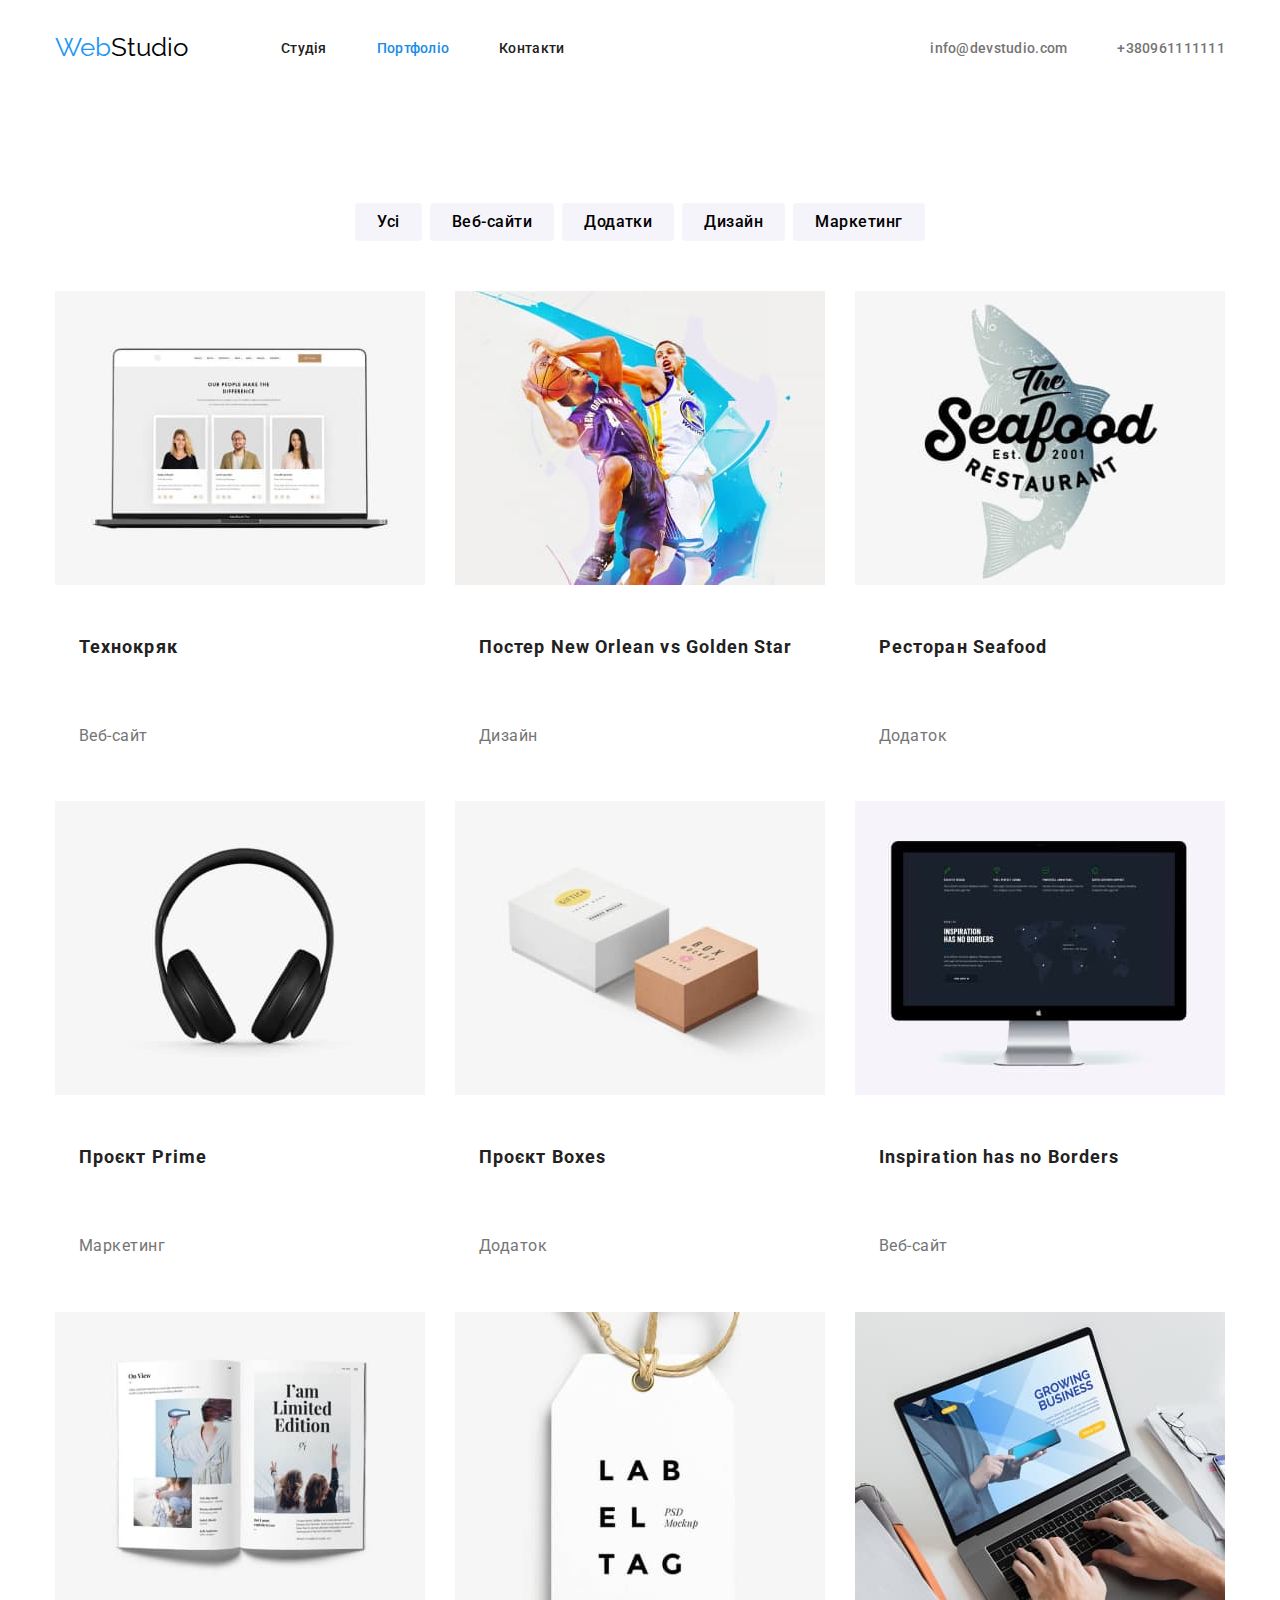
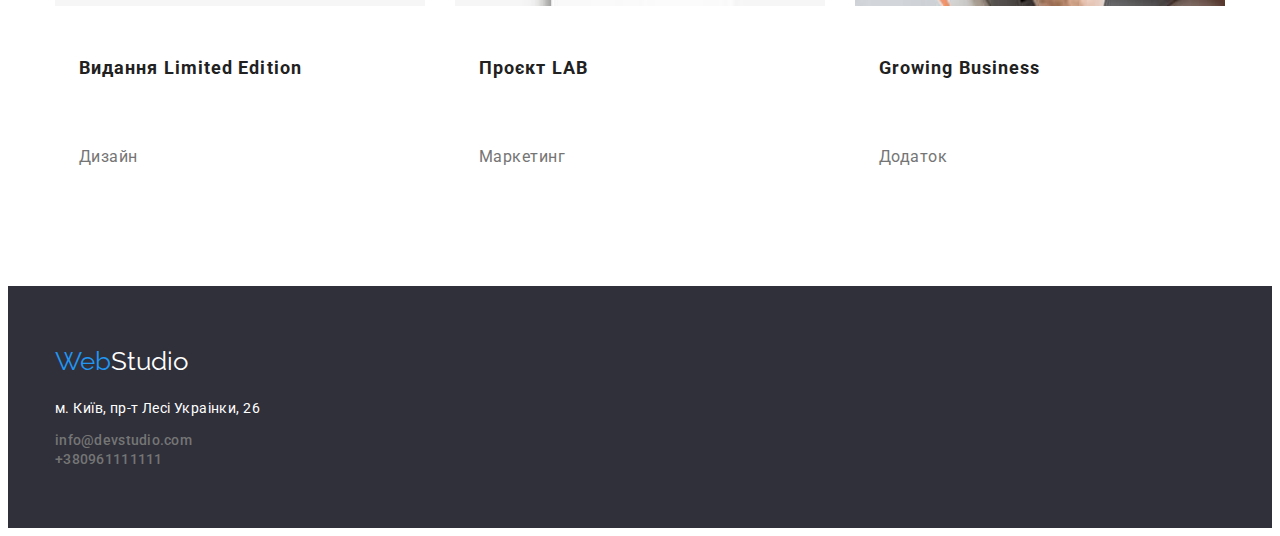
==== portfolio.html @ 24e37d4e "Home work 3" ====
<!DOCTYPE html>
<html lang="uk">
<head>
    <meta charset="UTF-8">
    <meta http-equiv="X-UA-Compatible" content="IE=edge">
    <meta name="viewport" content="width=device-width, initial-scale=1.0">
    <!-- Fonts -->
    <link href="https://fonts.googleapis.com/css2?family=Raleway:wght@700&family=Roboto:wght@400;500;700;900&display=swap" rel="stylesheet">
    <!-- Styles -->
    <link rel="stylesheet" href="https://cdnjs.cloudflare.com/ajax/libs/modern-normalize/1.1.0/modern-normalize.min.css" integrity="sha512-wpPYUAdjBVSE4KJnH1VR1HeZfpl1ub8YT/NKx4PuQ5NmX2tKuGu6U/JRp5y+Y8XG2tV+wKQpNHVUX03MfMFn9Q==" crossorigin="anonymous" referrerpolicy="no-referrer" />
    <link rel="stylesheet" href="./css/styles.css">
    <title>Portfolio</title>
</head>
<body>
    <header class="header">
        <div class="container">
            <div class="header-container">
                <nav class="header-nav">
                    <a class="header-logo link" href="./index.html">Web<span class="header-logo-second">Studio</span></a>
                <ul class="header-menu list">
                    <li><a class="header-link link" href="./index.html">Студія</a></li>
                    <li><a class="header-link current link" href="./portfolio.html">Портфоліо</a></li>
                    <li><a class="header-link link" href="#">Контакти</a></li>
                </ul> 
                </nav>
                <ul class="header-contact list">
                    <li><a class="address-link link" href="mailto:info@devstudio.com">info@devstudio.com</a></li>
                    <li><a class="address-link link" href="tel:+380961111111">+380961111111</a></li>
                </ul>
            </div>
        </div>
    </header>
    <main>
        <section>
            <div class="container">
                <h1 class="visual-hidden">Усі сервіси</h1>
            <div class="container-filter">
                <ul class="filter list">
                    <li><button class="button-filter" type="button">Усі</button></li>
                    <li><button class="button-filter" type="button">Веб-сайти</button></li>
                    <li><button class="button-filter" type="button">Додатки</button></li>
                    <li><button class="button-filter" type="button">Дизайн</button></li>
                    <li><button class="button-filter" type="button">Маркетинг</button></li>
                </ul>
            <ul class="portfolio-gallery list">
                <li class="card-gallery">
                    <a class="link" href="#">
                        <img src="./images/port-techno.jpg" alt="Екран ноута" width="370">
                        <h2 class="projects-titles link">Технокряк</h2>
                        <p class="projects-text">Веб-сайт</p>
                    </a>
                </li>
                <li class="card-gallery">
                    <a class="link" href="#">
                        <img src="./images/port-basket.jpg" alt="Постер баскетбол" width="370">
                        <h2 class="projects-titles ">Постер New Orlean vs Golden Star</h2>
                        <p class="projects-text">Дизайн</p>
                    </a>
                </li>
                <li class="card-gallery">
                    <a class="link" href="#">
                        <img src="./images/port-seafood.jpg" alt="Ресторан" width="370">
                        <h2 class="projects-titles ">Ресторан Seafood</h2>
                        <p class="projects-text">Додаток</p>
                    </a>
                </li>
                <li class="card-gallery">
                    <a class="link" href="#">
                        <img src="./images/port-prime.jpg" alt="Наушники" width="370">
                        <h2 class="projects-titles ">Проєкт Prime</h2>
                        <p class="projects-text">Маркетинг</p>
                    </a>
                </li>
                <li class="card-gallery">
                    <a  class="link" href="#">
                        <img src="./images/port-boxes.jpg" alt="Коробки" width="370">
                        <h2 class="projects-titles link">Проєкт Boxes</h2>
                        <p class="projects-text">Додаток</p>
                    </a>
                </li>
                <li class="card-gallery">
                    <a class="link" href="#">
                        <img src="./images/port-monitor.jpg" alt="Монітор" width="370">
                        <h2 class="projects-titles ">Inspiration has no Borders</h2>
                        <p class="projects-text">Веб-сайт</p>
                    </a>
                </li>
                <li class="card-gallery">
                    <a class="link" href="#">
                        <img src="./images/port-book.jpg" alt="Книжка" width="370">
                        <h2 class="projects-titles link">Видання Limited Edition</h2>
                        <p class="projects-text">Дизайн</p>
                    </a>
                </li>
                <li class="card-gallery">
                    <a class="link" href="#">
                        <img src="./images/port-lab.jpg" alt="проект лаб" width="370">
                        <h2 class="projects-titles ">Проєкт LAB</h2>
                        <p class="projects-text">Маркетинг</p>
                    </a>
                </li>
                <li class="card-gallery">
                    <a class="link" href="#">
                        <img src="./images/port-laptop.jpg" alt="Ноутбук" width="370">
                        <h2 class="projects-titles">Growing Business</h2>
                        <p class="projects-text">Додаток</p>
                    </a>
                </li>
            </ul>
            </div>
            </div>
        </section>
    </main>
    <footer class="footer">
        <div class="container">
            <div class="container-footer">
                <a class="footer-logo link" href="./index.html">Web<span class="footer-logo-second">Studio</span></a>
        <address>
            <ul class="list">
                <li><a class="address-place link" href="https://goo.gl/maps/CPtrU1FHBa2aNyZL9" target="_blank" rel="noopener noreferrer nofollow">м. Київ, пр-т Лесі Украінки, 26</a>  
                </li>
                <li> <a class="address-link link" href="mailto:info@devstudio.com">info@devstudio.com</a></li>
                <li><a class="address-link  link" href="tel:+380961111111">+380961111111</a></li>
            </ul>
        </address>
            </div>
        </div>
    </footer>
</body>
</html>
---- css/styles.css ----
/* font-family: 'Raleway', sans-serif;
font-family: 'Roboto', sans-serif; */
:root {
    --logo-color-main:#2196F3;
    --logo-color-header:#000000;
    --logo-color-footer: #FFFFFF;
    --background-footer-color: #2F303A;
    --primary-text-color: #212121;
    --primary-address-color: #757575;
    --section-color-background:#F5F4FA;
    --hero-button-hover: #188CE8;
}



*{
    box-sizing: border-box;
}
body {
    font-family: Roboto,sans-serif;
}
.button {
    cursor: pointer;
}
.link {
    text-decoration: none;
}
.list {
    margin: 0;
    padding: 0;
    list-style-type: none;
}
/* Header */
.header {
    padding: 24px 0 30px 0;
}
.header-logo {
    color: var(--logo-color-main);
    font-family: 'Raleway',sans-serif;
    font-size: 26px;
    line-height: 1.2;
}
.header-logo-second {
    color: var(--logo-color-header);
}
.container {
    max-width: 1200px;
    margin: 0 auto;
    padding: 0 15px;
}
.header-container {
    display: flex;
    align-items: center;
    justify-content: space-between;
}
.header-nav {
    display: flex;
    flex-grow: 1;
    justify-content: start;
    align-items: center;
    gap: 93px;
}
.header-menu {
    display: flex;
    align-items:center;
    gap: 50px;
}
.header-contact {
    display: flex;
    align-items: center;
    gap: 50px;
}
.header-link {
    color: var(--primary-text-color);
    font-weight: 500;
    font-size: 14px;
    line-height: 1.1;
    letter-spacing: 0.02em;
}
.header-link:hover, .header-link:focus {
    color: var(--logo-color-main);
}
.address-link {
    display: inline-block;
    margin-bottom: 9px;
    color: var(--primary-address-color);
    font-weight: 500;
    font-size: 14px;
    line-height: 1.1;
    letter-spacing: 0.02em;
    font-style: normal;
}
.address-link:last-child {
    margin-bottom: 0;
}
.address-link:hover, .address-link:focus {
    color: var(--logo-color-main);
}

.footer {
    background-color: var(--background-footer-color);
}
.container-footer {
    padding: 60px 0;
}
.footer-logo {
    display: inline-block;
    margin-bottom: 20px;
    color: var(--logo-color-main);
    font-family: 'Raleway';
    font-size: 26px;
    line-height: 1.2;
}
.footer-logo-second {
    color: var(--logo-color-footer);
}
.address-place {
    display: inline-block;
    margin-bottom: 9px;
    color: var(--logo-color-footer);
    font-size: 14px;
    line-height: 1.7;
    letter-spacing: 0.03em;
    font-style: normal;
}
.address-place:hover, .address-place:focus {
    color: var(--logo-color-main);
}
.main-section-primary {
    background-color: var(--background-footer-color);
    text-align: center;
    text-transform: uppercase;
}
h1 {
    color: var(--logo-color-footer);
    font-family: 'Roboto';
    font-weight: 900;
    font-size: 44px;
    line-height: 1.4;
    margin-top: 0;
    margin-bottom: 30px;
}
.hero-wrap {
    max-width: 696px;
    margin-left: auto;
    margin-right: auto;
}
.hero-button {
    background-color: var(--logo-color-main);
    color: var(--logo-color-footer);
    font-weight: 700;
    font-size: 16px;
    line-height: 1.9;
    text-align: center;
    letter-spacing: 0.06em;
    cursor: pointer;
}
.hero-button:hover, .hero-button:focus {
    background-color: var(--hero-button-hover) ;
    box-shadow: 0px 4px 4px rgba(0, 0, 0, 0.15);
    border-radius: 4px;
}
/* .button {
    background-color: var(--logo-color-main);
    color: var(--logo-color-footer);
    font-weight: 700;
    font-size: 16px;
    line-height: 1.9;
    text-align: center;
    letter-spacing: 0.06em;
    cursor: pointer;
} */
.visual-hidden {
    position: absolute;
    width: 1px;
    height: 1px;
    margin: -1px;
    border: 0;
    padding: 0;
    white-space: nowrap;
    clip-path: inset(100%);
    clip: rect(0 0 0 0);
    overflow: hidden;
}
.benefits {
    display: flex;
    gap: 30px;
}
.container-benefits {
    padding: 89px 0 94px 0;
}
.subtitle {
    margin: 0 0 10px 0;
    color: var(--primary-text-color);
    font-weight: 700;
    font-size: 14px;
    line-height: 1.1;
    letter-spacing: 0.03em;
    text-transform: uppercase;
}
.subtext {
    margin: 0 auto;
    color:var(--primary-address-color);
    font-size: 14px;
    line-height: 1.7;
    letter-spacing: 0.03em;
}
.service {
    display: flex;
    gap: 30px;
    padding-bottom: 94px;
}
.team-section {
    padding: 94px 0;
    background-color: var(--section-color-background);
}
.section-title {
    margin: 0 0 50px 0;
    font-weight: 700;
    font-size: 36px;
    line-height: 1.2;
    text-align: center;
    letter-spacing: 0.03em
}
.img-team {
    display: block; 
}
.team-card {
    box-shadow: 0px 1px 3px rgba(0, 0, 0, 0.12), 0px 1px 1px rgba(0, 0, 0, 0.14), 0px 2px 1px rgba(0, 0, 0, 0.2);
    border-radius: 0px 0px 4px 4px;
}
.our-team {
    display: flex;
    gap: 30px;
}
.team-group {
    padding: 30px;
    background-color: var(--logo-color-footer);
}
.team-name {
    margin: 0 0 10px 0;
    font-weight: 500;
    font-size: 16px;
    line-height: 1.2;
    text-align: center;
    letter-spacing: 0.03em
}
.team-text {
    margin: 0 auto;
    color: var(--primary-address-color);
    font-size: 16px;
    line-height: 1.2;
    text-align: center;
    letter-spacing: 0.03em;
}
/* Портфоліо */
.header-link.current {
    color: var(--hero-button-hover);
}
.container-filter {
    padding:110px 0 94px 0;

}
.filter {
    margin-bottom: 50px;
    display: flex;
    justify-content: center;
    gap: 8px;
}
.button-filter {
    padding: 6px 22px;
    background-color:  var(--section-color-background);
    border-radius: 4px;
    border: none;
    cursor: pointer;
    font-weight: 500;
    font-size: 16px;
    line-height: 1.6;
    text-align: center;
    letter-spacing: 0.03em;
    font-family: inherit;
}
.button-filter:hover, .button-filter:focus {
    color: var(--logo-color-footer);
    background-color: var(--logo-color-main);
}
.card-gallery {
    border: px solid #EEEEEE;
}
.portfolio-gallery {
    flex-wrap: wrap;
    display: flex;
    gap: 30px;
}
.projects-titles {
    padding: 20px 24px;
    margin-top: 20px;
    margin-bottom: 0;
    color: var(--primary-text-color);
    font-weight: 700;
    font-size: 18px;
    line-height: 2;
    letter-spacing: 0.06em
}
.projects-text {
    margin-bottom: 4px;
    margin-bottom: 0;
    padding: 20px 24px;
    color: var(--primary-address-color);
    font-size: 16px;
    line-height: 1.9;
    letter-spacing: 0.03em;
}
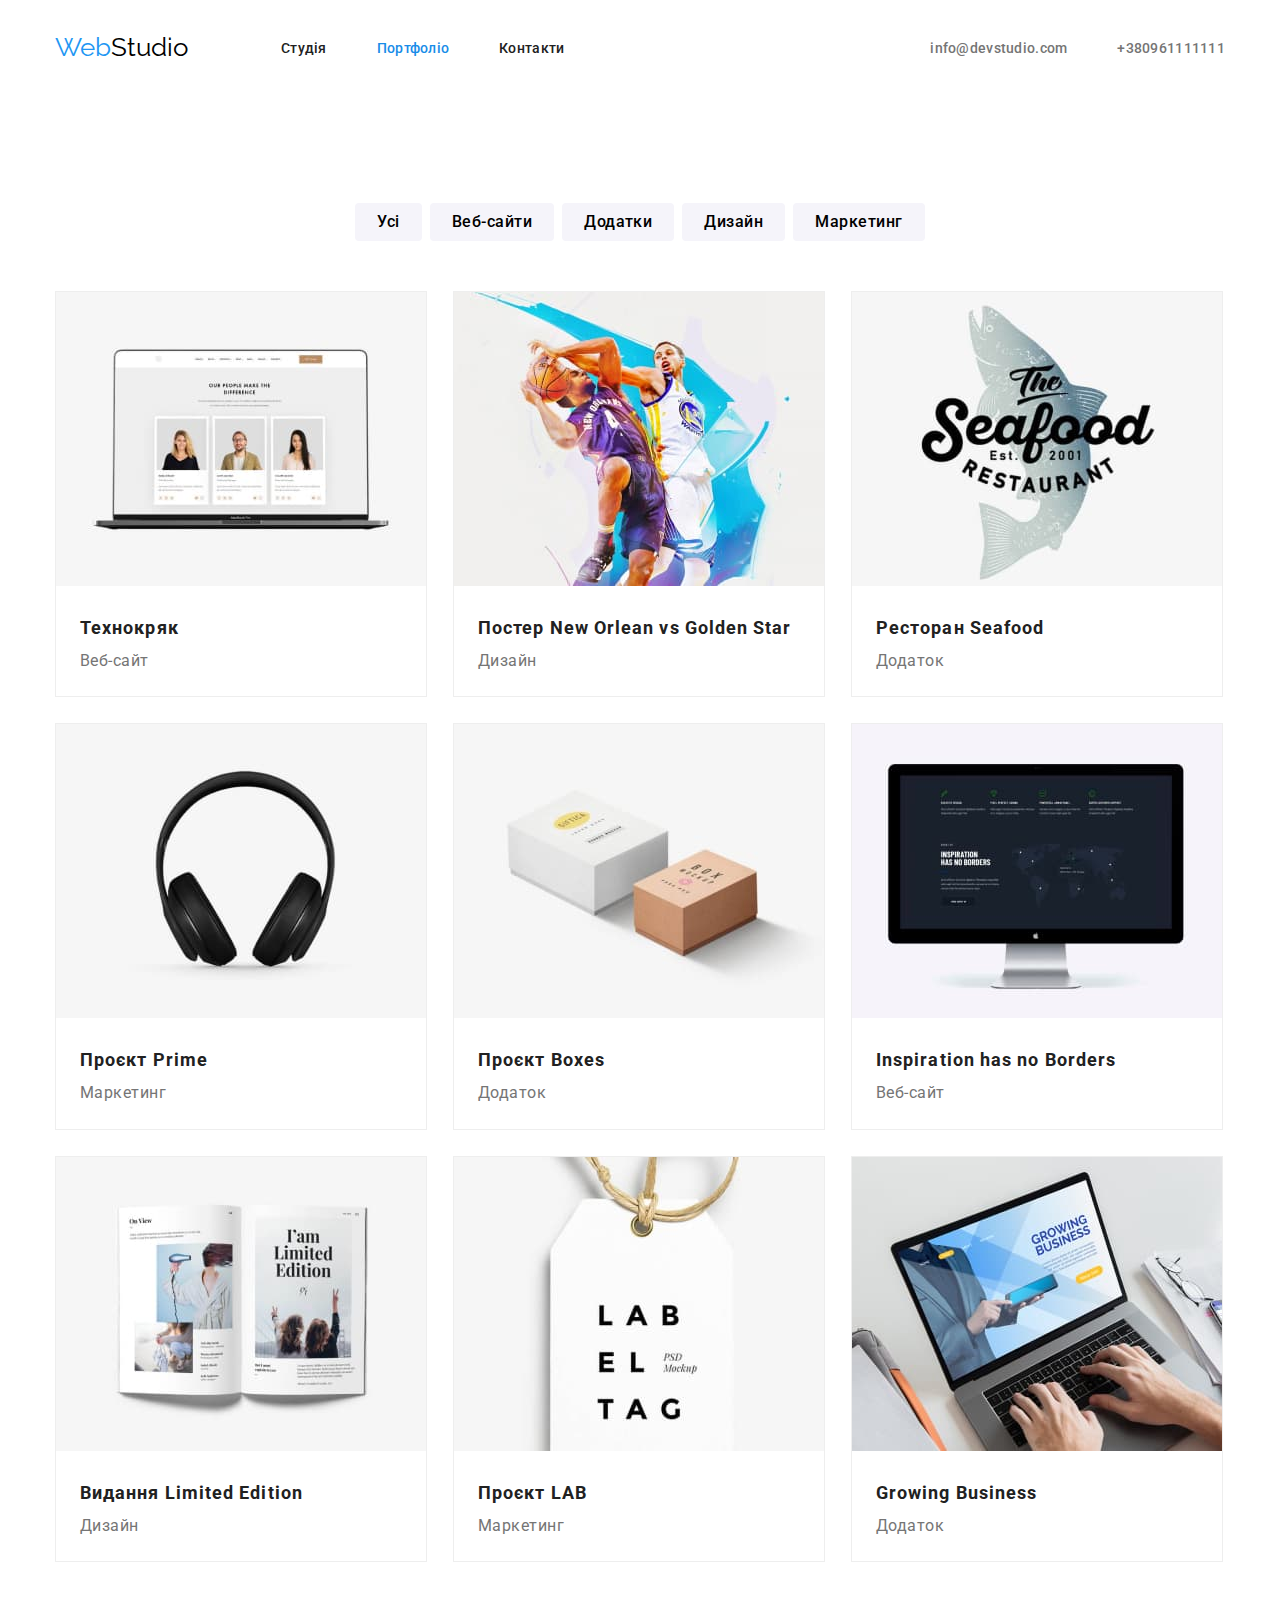
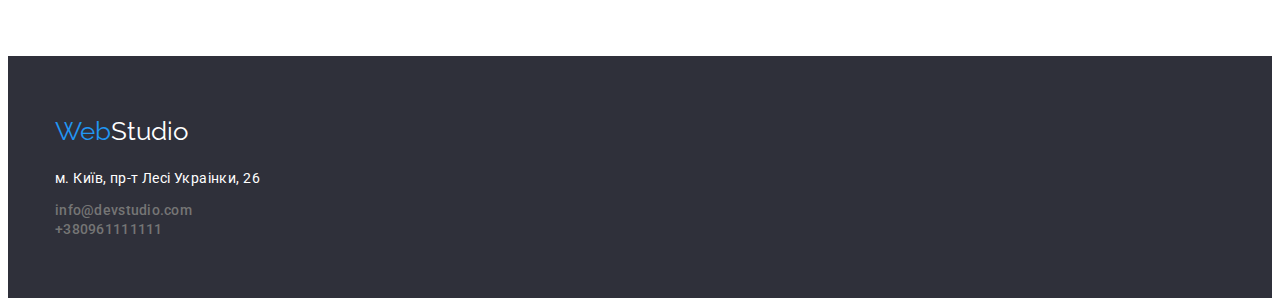
==== commit 7ec03488: "added border" ====
--- a/portfolio.html
+++ b/portfolio.html
@@ -46,64 +46,82 @@
                 <li class="card-gallery">
                     <a class="link" href="#">
                         <img src="./images/port-techno.jpg" alt="Екран ноута" width="370">
-                        <h2 class="projects-titles link">Технокряк</h2>
-                        <p class="projects-text">Веб-сайт</p>
+                        <div class="title-gallery">
+                            <h2 class="projects-titles link">Технокряк</h2>
+                            <p class="projects-text">Веб-сайт</p>
+                        </div>
                     </a>
                 </li>
                 <li class="card-gallery">
                     <a class="link" href="#">
                         <img src="./images/port-basket.jpg" alt="Постер баскетбол" width="370">
-                        <h2 class="projects-titles ">Постер New Orlean vs Golden Star</h2>
-                        <p class="projects-text">Дизайн</p>
+                        <div class="title-gallery">
+                            <h2 class="projects-titles ">Постер New Orlean vs Golden Star</h2>
+                            <p class="projects-text">Дизайн</p>
+                        </div>
                     </a>
                 </li>
                 <li class="card-gallery">
                     <a class="link" href="#">
                         <img src="./images/port-seafood.jpg" alt="Ресторан" width="370">
-                        <h2 class="projects-titles ">Ресторан Seafood</h2>
-                        <p class="projects-text">Додаток</p>
+                        <div class="title-gallery">
+                            <h2 class="projects-titles ">Ресторан Seafood</h2>
+                            <p class="projects-text">Додаток</p>
+                        </div>
                     </a>
                 </li>
                 <li class="card-gallery">
                     <a class="link" href="#">
                         <img src="./images/port-prime.jpg" alt="Наушники" width="370">
-                        <h2 class="projects-titles ">Проєкт Prime</h2>
-                        <p class="projects-text">Маркетинг</p>
+                        <div class="title-gallery">
+                            <h2 class="projects-titles ">Проєкт Prime</h2>
+                            <p class="projects-text">Маркетинг</p>
+                        </div>
                     </a>
                 </li>
                 <li class="card-gallery">
                     <a  class="link" href="#">
                         <img src="./images/port-boxes.jpg" alt="Коробки" width="370">
-                        <h2 class="projects-titles link">Проєкт Boxes</h2>
-                        <p class="projects-text">Додаток</p>
+                        <div class="title-gallery">
+                            <h2 class="projects-titles link">Проєкт Boxes</h2>
+                            <p class="projects-text">Додаток</p>
+                        </div>
                     </a>
                 </li>
                 <li class="card-gallery">
                     <a class="link" href="#">
                         <img src="./images/port-monitor.jpg" alt="Монітор" width="370">
-                        <h2 class="projects-titles ">Inspiration has no Borders</h2>
-                        <p class="projects-text">Веб-сайт</p>
+                        <div class="title-gallery">
+                            <h2 class="projects-titles ">Inspiration has no Borders</h2>
+                            <p class="projects-text">Веб-сайт</p>
+                        </div>
                     </a>
                 </li>
                 <li class="card-gallery">
                     <a class="link" href="#">
                         <img src="./images/port-book.jpg" alt="Книжка" width="370">
-                        <h2 class="projects-titles link">Видання Limited Edition</h2>
-                        <p class="projects-text">Дизайн</p>
+                        <div class="title-gallery">
+                            <h2 class="projects-titles link">Видання Limited Edition</h2>
+                            <p class="projects-text">Дизайн</p>
+                        </div>
                     </a>
                 </li>
                 <li class="card-gallery">
                     <a class="link" href="#">
                         <img src="./images/port-lab.jpg" alt="проект лаб" width="370">
-                        <h2 class="projects-titles ">Проєкт LAB</h2>
-                        <p class="projects-text">Маркетинг</p>
+                        <div class="title-gallery">
+                            <h2 class="projects-titles ">Проєкт LAB</h2>
+                            <p class="projects-text">Маркетинг</p>
+                        </div>
                     </a>
                 </li>
                 <li class="card-gallery">
                     <a class="link" href="#">
                         <img src="./images/port-laptop.jpg" alt="Ноутбук" width="370">
-                        <h2 class="projects-titles">Growing Business</h2>
-                        <p class="projects-text">Додаток</p>
+                        <div class="title-gallery">
+                            <h2 class="projects-titles">Growing Business</h2>
+                            <p class="projects-text">Додаток</p>
+                        </div>
                     </a>
                 </li>
             </ul>
--- a/css/styles.css
+++ b/css/styles.css
@@ -285,17 +285,18 @@
     background-color: var(--logo-color-main);
 }
 .card-gallery {
-    border: px solid #EEEEEE;
+    border: 1px solid #EEEEEE;
+}
+.title-gallery {
+    padding: 20px 24px;
 }
 .portfolio-gallery {
     flex-wrap: wrap;
     display: flex;
-    gap: 30px;
+    gap: 26px;
 }
 .projects-titles {
-    padding: 20px 24px;
-    margin-top: 20px;
-    margin-bottom: 0;
+    margin: 0 auto;
     color: var(--primary-text-color);
     font-weight: 700;
     font-size: 18px;
@@ -303,9 +304,7 @@
     letter-spacing: 0.06em
 }
 .projects-text {
-    margin-bottom: 4px;
-    margin-bottom: 0;
-    padding: 20px 24px;
+    margin: 0 auto;
     color: var(--primary-address-color);
     font-size: 16px;
     line-height: 1.9;
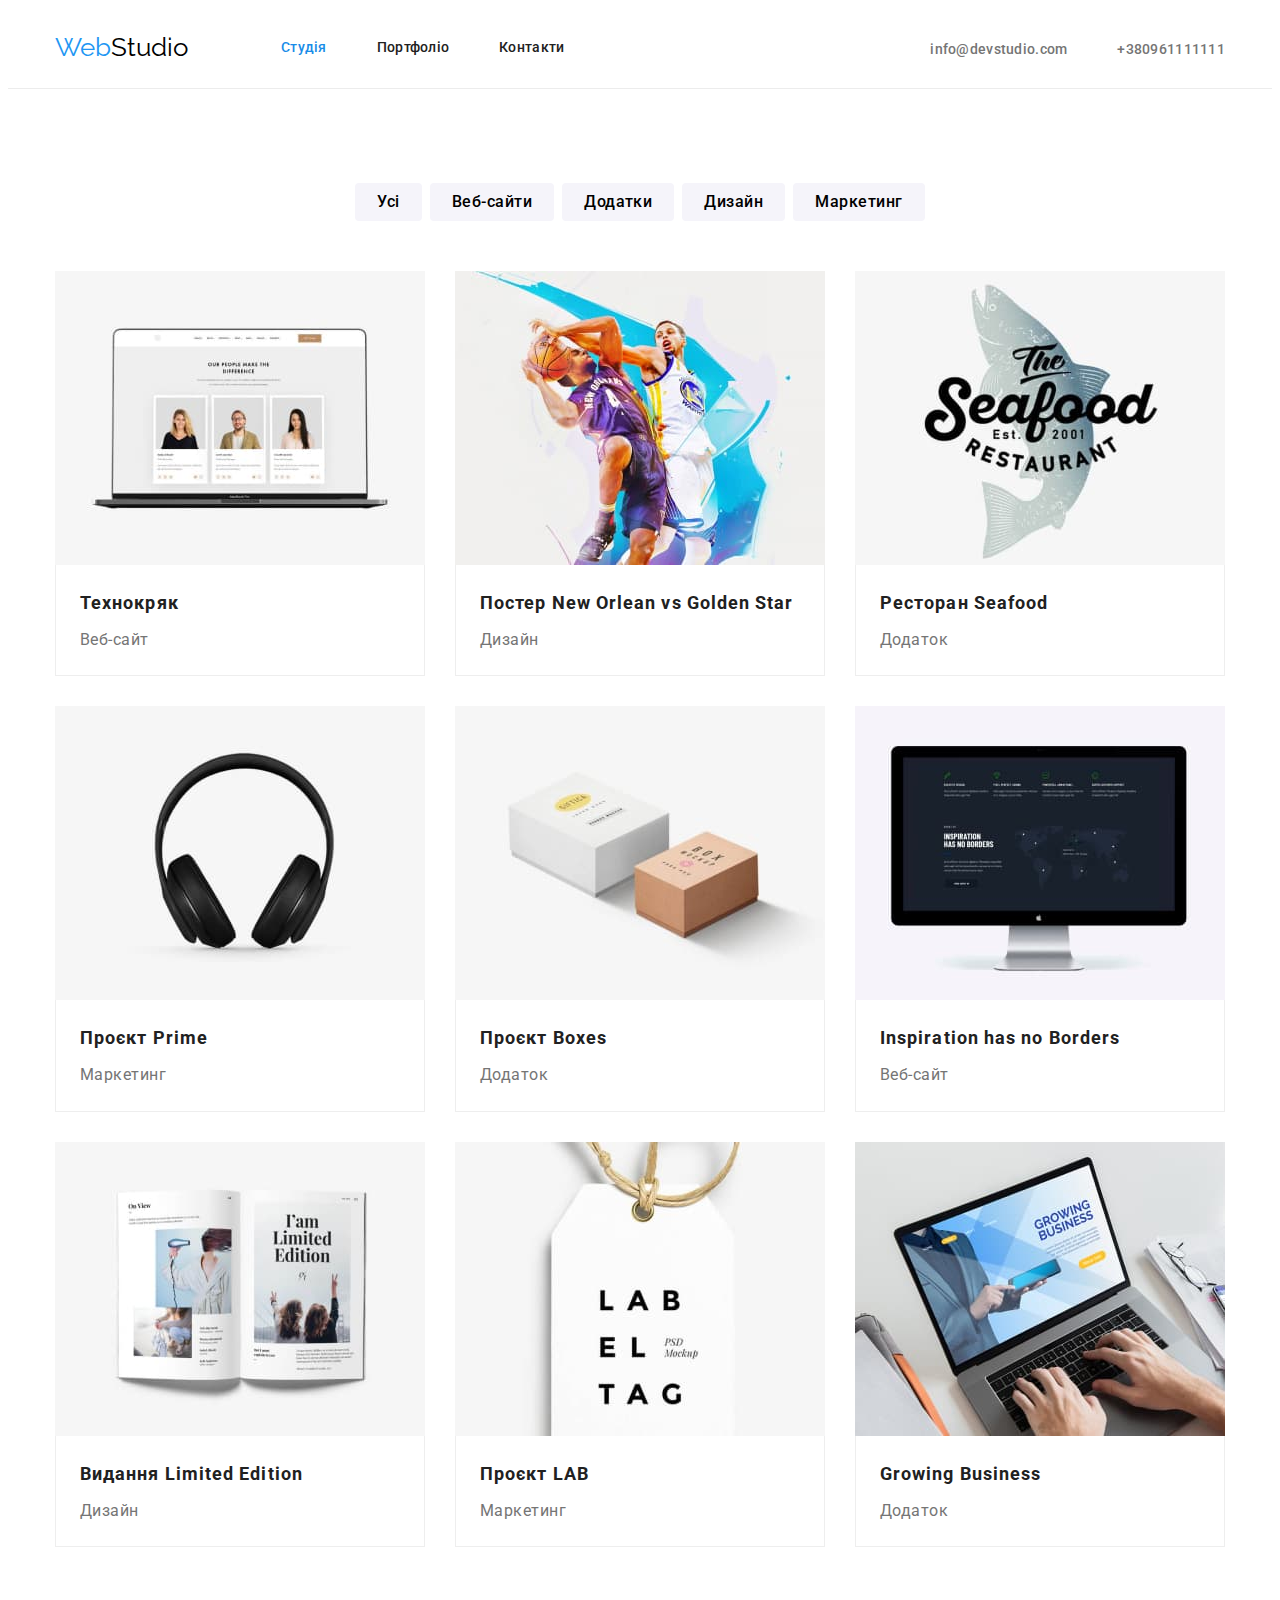
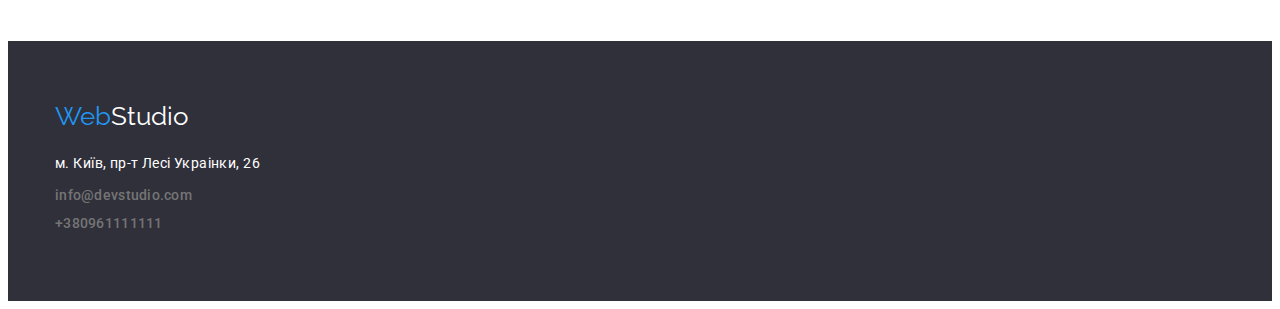
==== commit eca458e5: "added home work 3" ====
--- a/portfolio.html
+++ b/portfolio.html
@@ -13,13 +13,12 @@
 </head>
 <body>
     <header class="header">
-        <div class="container">
-            <div class="header-container">
+        <div class="container header-container">
                 <nav class="header-nav">
                     <a class="header-logo link" href="./index.html">Web<span class="header-logo-second">Studio</span></a>
                 <ul class="header-menu list">
-                    <li><a class="header-link link" href="./index.html">Студія</a></li>
-                    <li><a class="header-link current link" href="./portfolio.html">Портфоліо</a></li>
+                    <li><a class="header-link current link" href="./index.html">Студія</a></li>
+                    <li><a class="header-link link" href="./portfolio.html">Портфоліо</a></li>
                     <li><a class="header-link link" href="#">Контакти</a></li>
                 </ul> 
                 </nav>
@@ -27,14 +26,12 @@
                     <li><a class="address-link link" href="mailto:info@devstudio.com">info@devstudio.com</a></li>
                     <li><a class="address-link link" href="tel:+380961111111">+380961111111</a></li>
                 </ul>
-            </div>
         </div>
     </header>
     <main>
-        <section>
+        <section class="section-filter">
             <div class="container">
                 <h1 class="visual-hidden">Усі сервіси</h1>
-            <div class="container-filter">
                 <ul class="filter list">
                     <li><button class="button-filter" type="button">Усі</button></li>
                     <li><button class="button-filter" type="button">Веб-сайти</button></li>
@@ -131,14 +128,13 @@
     </main>
     <footer class="footer">
         <div class="container">
-            <div class="container-footer">
-                <a class="footer-logo link" href="./index.html">Web<span class="footer-logo-second">Studio</span></a>
+            <a class="footer-logo link" href="./index.html">Web<span class="footer-logo-second">Studio</span></a>
         <address>
             <ul class="list">
-                <li><a class="address-place link" href="https://goo.gl/maps/CPtrU1FHBa2aNyZL9" target="_blank" rel="noopener noreferrer nofollow">м. Київ, пр-т Лесі Украінки, 26</a>  
+                <li class="address-list"><a class="address-place link" href="https://goo.gl/maps/CPtrU1FHBa2aNyZL9" target="_blank" rel="noopener noreferrer nofollow">м. Київ, пр-т Лесі Украінки, 26</a>  
                 </li>
-                <li> <a class="address-link link" href="mailto:info@devstudio.com">info@devstudio.com</a></li>
-                <li><a class="address-link  link" href="tel:+380961111111">+380961111111</a></li>
+                <li class="address-list"> <a class="address-link link" href="mailto:info@devstudio.com">info@devstudio.com</a></li>
+                <li class="address-list"><a class="address-link  link" href="tel:+380961111111">+380961111111</a></li>
             </ul>
         </address>
             </div>
--- a/css/styles.css
+++ b/css/styles.css
@@ -32,9 +32,10 @@
 }
 /* Header */
 .header {
-    padding: 24px 0 30px 0;
+    border-bottom: 1px solid #ECECEC;
 }
 .header-logo {
+    padding: 24px 0 25px 0;
     color: var(--logo-color-main);
     font-family: 'Raleway',sans-serif;
     font-size: 26px;
@@ -71,6 +72,8 @@
     gap: 50px;
 }
 .header-link {
+    display: inline-block;
+    padding: 32px 0;
     color: var(--primary-text-color);
     font-weight: 500;
     font-size: 14px;
@@ -98,11 +101,10 @@
 }
 
 .footer {
+    padding: 60px 0;
     background-color: var(--background-footer-color);
 }
-.container-footer {
-    padding: 60px 0;
-}
+
 .footer-logo {
     display: inline-block;
     margin-bottom: 20px;
@@ -116,17 +118,20 @@
 }
 .address-place {
     display: inline-block;
+    color: var(--logo-color-footer);
+    font-size: 14px;
+    line-height: 1.7;
+    letter-spacing: 0.03em;
+    font-style: normal;
+}
+.address-place:hover, .address-place:focus {
+    color: var(--logo-color-main);
+}
+.address-list {
     margin-bottom: 9px;
-    color: var(--logo-color-footer);
-    font-size: 14px;
-    line-height: 1.7;
-    letter-spacing: 0.03em;
-    font-style: normal;
-}
-.address-place:hover, .address-place:focus {
-    color: var(--logo-color-main);
 }
 .main-section-primary {
+    padding: 200px 0;
     background-color: var(--background-footer-color);
     text-align: center;
     text-transform: uppercase;
@@ -146,6 +151,7 @@
     margin-right: auto;
 }
 .hero-button {
+    padding: 10px 32px;
     background-color: var(--logo-color-main);
     color: var(--logo-color-footer);
     font-weight: 700;
@@ -154,22 +160,15 @@
     text-align: center;
     letter-spacing: 0.06em;
     cursor: pointer;
+    border: none;
 }
 .hero-button:hover, .hero-button:focus {
     background-color: var(--hero-button-hover) ;
     box-shadow: 0px 4px 4px rgba(0, 0, 0, 0.15);
-    border-radius: 4px;
-}
-/* .button {
-    background-color: var(--logo-color-main);
-    color: var(--logo-color-footer);
-    font-weight: 700;
-    font-size: 16px;
-    line-height: 1.9;
-    text-align: center;
-    letter-spacing: 0.06em;
-    cursor: pointer;
-} */
+}
+.section-wrap {
+    padding: 94px 0;
+}
 .visual-hidden {
     position: absolute;
     width: 1px;
@@ -186,9 +185,11 @@
     display: flex;
     gap: 30px;
 }
-.container-benefits {
-    padding: 89px 0 94px 0;
-}
+.benefits-list {
+
+    width: 270px;
+}
+
 .subtitle {
     margin: 0 0 10px 0;
     color: var(--primary-text-color);
@@ -205,10 +206,15 @@
     line-height: 1.7;
     letter-spacing: 0.03em;
 }
+.section-service {
+    padding-bottom: 94px;
+}
 .service {
     display: flex;
     gap: 30px;
-    padding-bottom: 94px;
+}
+.img-list {
+    display: block;
 }
 .team-section {
     padding: 94px 0;
@@ -257,8 +263,8 @@
 .header-link.current {
     color: var(--hero-button-hover);
 }
-.container-filter {
-    padding:110px 0 94px 0;
+.section-filter {
+    padding: 94px 0;
 
 }
 .filter {
@@ -284,19 +290,21 @@
     color: var(--logo-color-footer);
     background-color: var(--logo-color-main);
 }
-.card-gallery {
-    border: 1px solid #EEEEEE;
+.card-gallery img {
+    display: block;
 }
 .title-gallery {
     padding: 20px 24px;
+    border: 1px solid #EEEEEE;
+    border-top: none;
 }
 .portfolio-gallery {
     flex-wrap: wrap;
     display: flex;
-    gap: 26px;
+    gap: 30px;
 }
 .projects-titles {
-    margin: 0 auto;
+    margin: 0 0 4px 0;
     color: var(--primary-text-color);
     font-weight: 700;
     font-size: 18px;
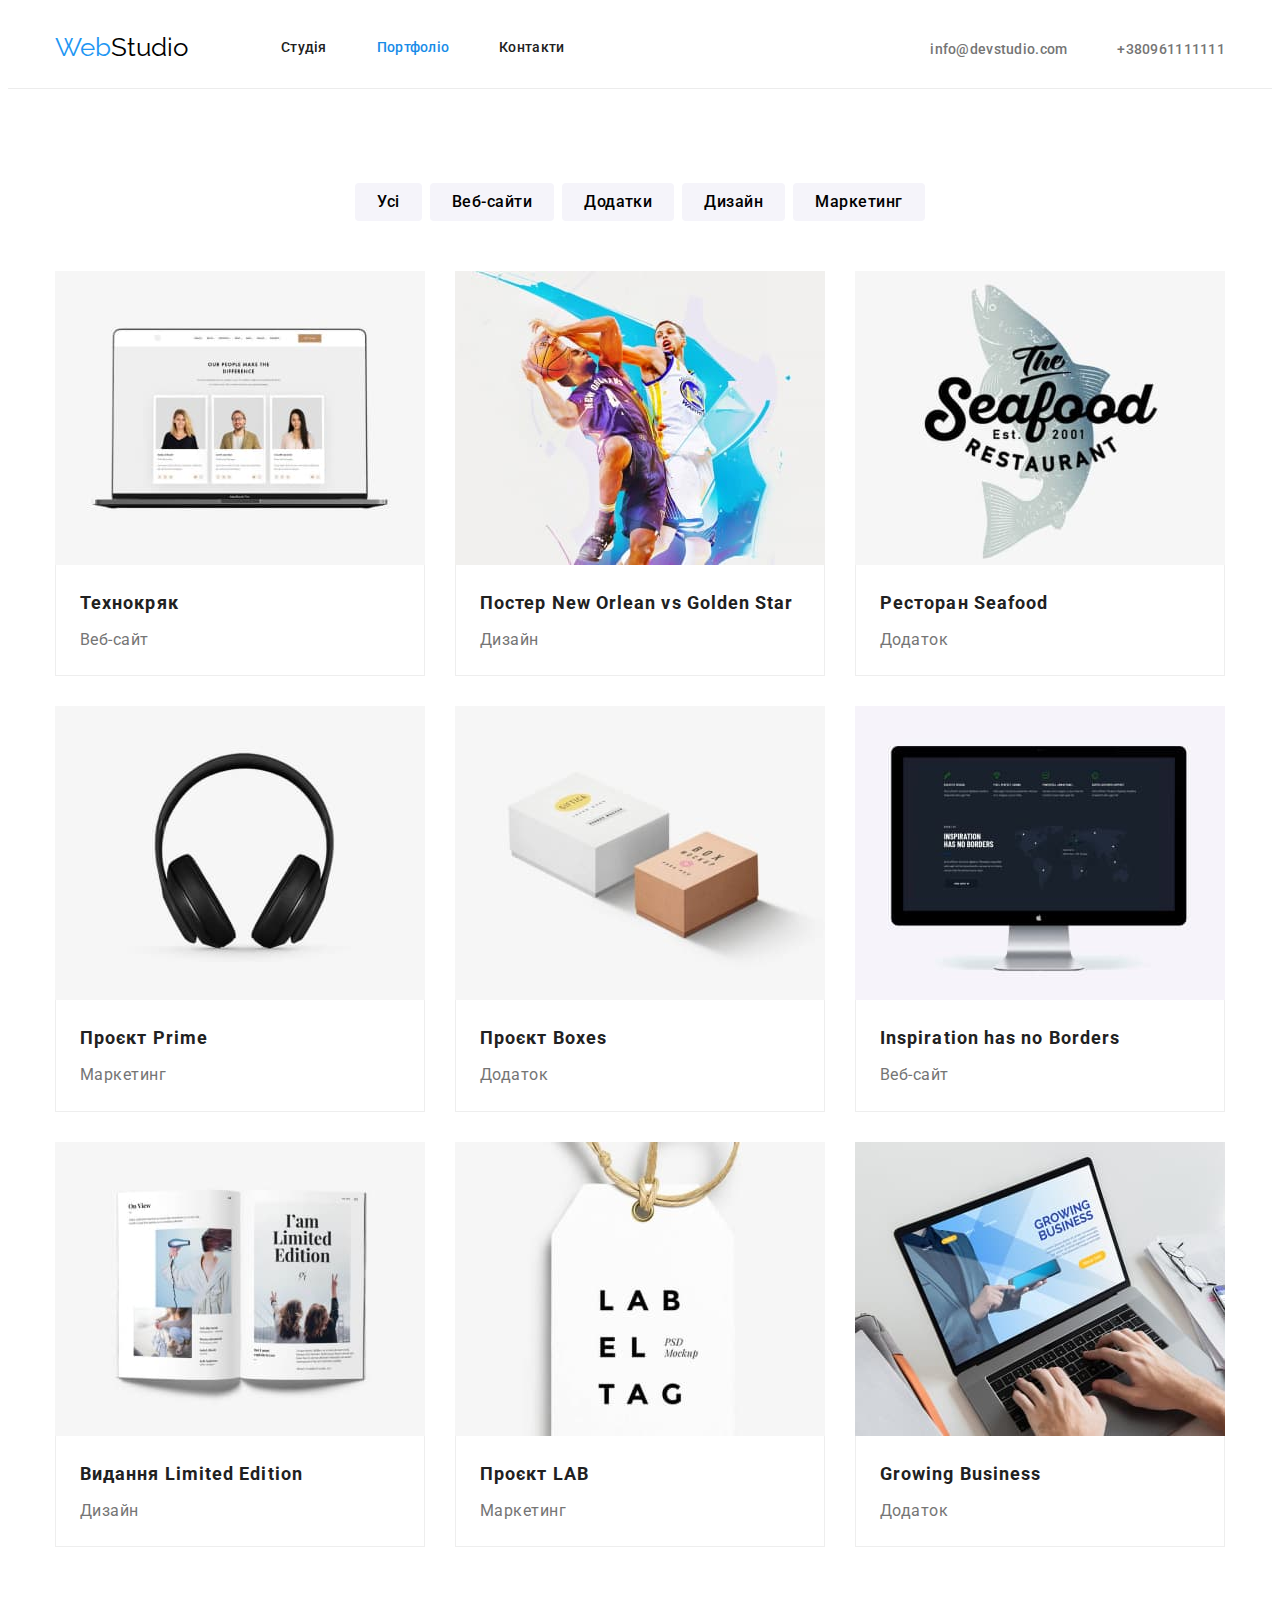
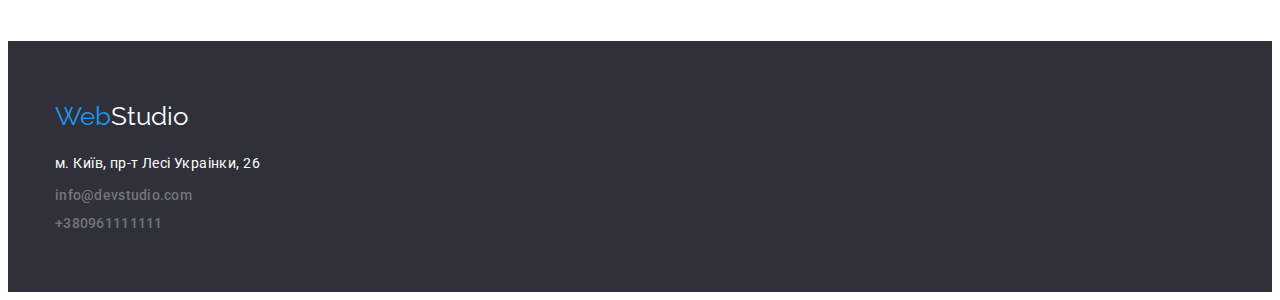
==== commit 7136df5a: "Last correct" ====
--- a/portfolio.html
+++ b/portfolio.html
@@ -17,8 +17,8 @@
                 <nav class="header-nav">
                     <a class="header-logo link" href="./index.html">Web<span class="header-logo-second">Studio</span></a>
                 <ul class="header-menu list">
-                    <li><a class="header-link current link" href="./index.html">Студія</a></li>
-                    <li><a class="header-link link" href="./portfolio.html">Портфоліо</a></li>
+                    <li><a class="header-link  link" href="./index.html">Студія</a></li>
+                    <li><a class="header-link current link" href="./portfolio.html">Портфоліо</a></li>
                     <li><a class="header-link link" href="#">Контакти</a></li>
                 </ul> 
                 </nav>
--- a/css/styles.css
+++ b/css/styles.css
@@ -127,7 +127,7 @@
 .address-place:hover, .address-place:focus {
     color: var(--logo-color-main);
 }
-.address-list {
+.address-list:not(:last-child) {
     margin-bottom: 9px;
 }
 .main-section-primary {
@@ -161,6 +161,7 @@
     letter-spacing: 0.06em;
     cursor: pointer;
     border: none;
+    border-radius: 4px;
 }
 .hero-button:hover, .hero-button:focus {
     background-color: var(--hero-button-hover) ;
